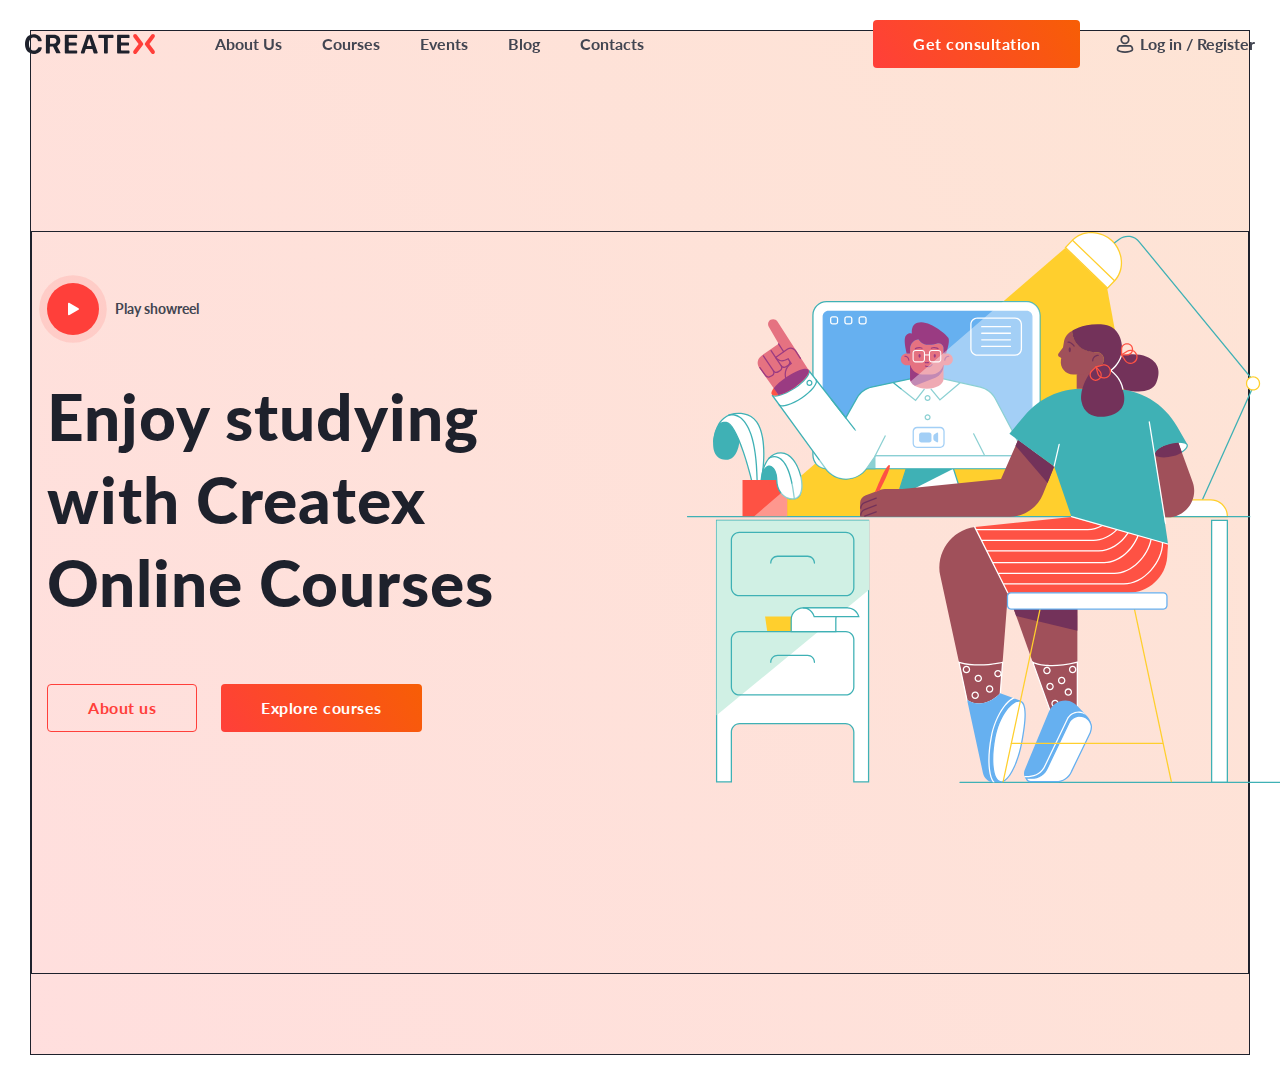
==== Lesson_15_home_work/index.html @ 3e907a4c "Add files via upload" ====
<!DOCTYPE html>
<html lang="en">
	<head>
		<meta charset="UTF-8">
		<meta http-equiv="X-UA-Compatible" content="IE=edge">
		<meta name="viewport" content="width=device-width, initial-scale=1.0">
		<link rel="stylesheet" href="css/reset.css">
		<link rel="stylesheet" href="css/common.css">
		<link rel="stylesheet" href="css/style.css">
		<title>Lesson 15</title>
	</head>
	<body>
		<div class="wrapper">
			<header class="header">
				<div class="header__container">
					<a href="#" class="header__logo">
						<img src="img/logo.svg" alt="logo">
					</a>
					<nav class="header__menu menu">
						<ul class="menu__list">
							<li class="menu__item"><a href="#" class="menu__link">About Us</a></li>
							<li class="menu__item"><a href="#" class="menu__link">Courses</a></li>
							<li class="menu__item"><a href="#" class="menu__link">Events</a></li>
							<li class="menu__item"><a href="#" class="menu__link">Blog</a></li>
							<li class="menu__item"><a href="#" class="menu__link">Contacts</a></li>
						</ul>
					</nav>
					<div class="header__actions actions-header">
						<a href="#" class="actions-header__button button"> <span>Get consultation</span></a>
						<a href="#" class="actions-header__authorisation">Log in / Register</a>
					</div>
				</div>
			</header>
			<main class="page">
				<section class="page__main main-block">
					<div class="main-block__container">
						<div class="main-block__body body-main">
							<div class="body-main__content">
								<a href="#" class="body-main__play">Play showreel</a>
								<h1 class="body-main__title">Enjoy studying with Createx Online Courses</h1>
								<div class="body-main__actions">
									<a href="" class="body-main__button button button--border"><span>About us</span></a>
									<a href="" class="body-main__button button"><span>Explore courses</span></a>
								</div>
							</div>
							<div class="body-main__ilustration">
								<img src="img/main/illustration.svg" alt="illustration" class="body-main__img">
							</div>
						</div>
					</div>
				
				</section>
			</main>
			<footer class="footer"></footer>
		</div>
	</body>
</html>
---- Lesson_15_home_work/css/common.css ----
.page{
	padding: 30px;
}
.button{
	letter-spacing: 0.5px;
	padding: 16px 40px;
	font-weight: 700;
	background: linear-gradient(55.95deg, #FF3F3A 0%, #F75E05 100%);
	border-radius: 4px;
	color: #fff;
	position: relative;
}
.button span{
	position: relative;
	z-index: 2;
}

.button::before{
	content: "";
	width: 100%;
	height: 100%;
	position: absolute;
	top: 0px;
	left: 0px;
	background: linear-gradient(55.95deg, #8a221e 0%, #a33e04 100%);
	border-radius: 4px;
	opacity: 0;
	transition: all 0.3s ease 0s;
}

.button:hover::before{
	opacity: 1;
	box-shadow: 0px 2px 10px 5px #8a221e;
}

.button--border{
	background: transparent;
	color: #FF3F3A;
	border: 1px solid #FF3F3A;
	padding: 15px 40px ;
	transition: color 0.1 ease 0s;
	
}
.button--border:hover{
	color: #fff;

}
---- Lesson_15_home_work/css/style.css ----
@import url("https://fonts.googleapis.com/css?family=Lato:regular,700,900&display=swap");

body{
	font-family: "Lato";
	color: #424551;
}
.wrapper{
	overflow: hidden;
	min-height: 100%;
	position: relative;
	display: flex;
	flex-direction: column;
}
.wrapper > main{
	flex-grow: 1;
}
[class*="__container"]{
	max-width: 1260px;
	margin: 0 auto;
	padding-left: 15px;
	padding-right: 15px;
}

/*-------------header---------*/
.header{
	position: fixed;
	top: 0;
	left: 0;
	width: 100%;
	z-index: 100;
	padding: 20px 0px;
}
.header__container{
	display: flex;
	align-items: center;
	gap: 60px;
}
.header__logo{
	transition: all 0.3s ease 0s;
}
.header__logo:hover{
transform: scale(1.1);
}

.header__menu{
flex-grow: 1;
}

.menu__list{
	display: flex;
	column-gap: 40px;
	row-gap: 10px;
	flex-wrap: wrap;
}

.menu__item{
line-height: 1.6;
font-weight: 700;
}
.menu__link{
	position: relative;
}

.menu__link::before{
	content: "";
	height: 2px;
	position: absolute;
	bottom: 0px;
	left: 0px;
	background-color: #FF3F3A;
	width: 0%;
}
.menu__link::after{
	content: "";
	height: 2px;
	position: absolute;
	bottom: 0px;
	right: 0px;
	background-color: #FF3F3A;
	width: 0%;
}

.menu__link:hover::before{
	width: 100%;
	transition: all 0.6s ease 0s;
}
.menu__link:hover::after{
	width: 100%;
	transition: all 0.6s ease 0s;
}

.header__actions{
display: flex;
align-items: center;
gap: 36px;
flex-wrap: wrap;
flex-shrink: 0;

}
.actions-header{


}

.actions-header__button{

}

.actions-header__authorisation{
background: url('../img/icons/user.svg') left no-repeat;
padding-left: 24px;
font-weight: 700;
line-height: 1.4;
display: inline-block;
position: relative;
}
.actions-header__authorisation::after{
	content: "";
	height: 2px;
	position: absolute;
	bottom: 0px;
	right: 0px;
	background-color: #424551;
	width: 0%;
}
.actions-header__authorisation:hover::after{
	width: 100%;
	transition: all 0.6s ease 0s;
}
.actions-header__authorisation::before{
	content: "";
	height: 2px;
	position: absolute;
	bottom: 0px;
	left: 0px;
	background-color: #424551;
	width: 0%;
}
.actions-header__authorisation:hover::before{
	width: 100%;
	transition: all 0.6s ease 0s;
}

/*-------------main-block--------*/
.page__main{

}
.main-block{
	background: linear-gradient(55.95deg, #ff403a2b 0%, #f75e052b 100%);
	padding: 200px 0px 80px 0px;
	position: relative;
	border: 1px solid #1E212C;
}
.main-block__container{
	position: relative;
	z-index: 2;
	border: 1px solid #1E212C;
}


.body-main{
	display: flex;
	margin-bottom: 190px;
}
.body-main__content{
	flex: 0 1 50%;
	align-self: center;
	padding-right: 40px;
}
.body-main__play{
	font-size: 14px;
	font-weight: 700;
	display: inline-flex;
	align-items: center;
	gap: 16px;
	position: relative;
}
.body-main__play:not(:last-child){
	margin-bottom: 40px;
}
.body-main__play::before{
	content: "";
	width: 52px;
	height: 52px;
	flex: 0 0 52px;
	border-radius: 50%;
	background: #FF3F3A url(../img/icons/play.svg) center no-repeat;
	z-index: 2;
	animation:play 2s infinite alternate linear;
}
.body-main__play::after{
	content: "";
	width: 52px;
	height: 52px;
	position: absolute;
	left: 0px;
	top: 0px;
	border-radius: 50%;
	background-color: #FF3F3A;
	opacity: 0.12;
	transform: scale(1.3);
	animation:red-circle 2s infinite ease-out;
}
@keyframes play{
	0%{
		transform: scale(0.9);
	}

	100%{
		transform: scale(1.1);
	}




}
@keyframes red-circle{
	0%{
		transform: scale(1.3);
	}

	100%{
		transform: scale(3);
		opacity: 0;
	}




}





.body-main__title{
font-size: 64px;
font-weight: 900;
line-height: 1.3;
letter-spacing: 1px;
color: #1E212C;
}
.body-main__title:not(:last-child){
	margin-bottom: 60px;
}

.body-main__actions{
display: flex;
align-items: center;
gap: 24px;
}
.body-main__actions:not(:last-child){
	margin-bottom: 40px;
}

.body-main__ilustration{
	flex: 0 1 50%;
}
.body-main__img{
transform: translate(7.8%,0px);
max-width: 107.8%;
}
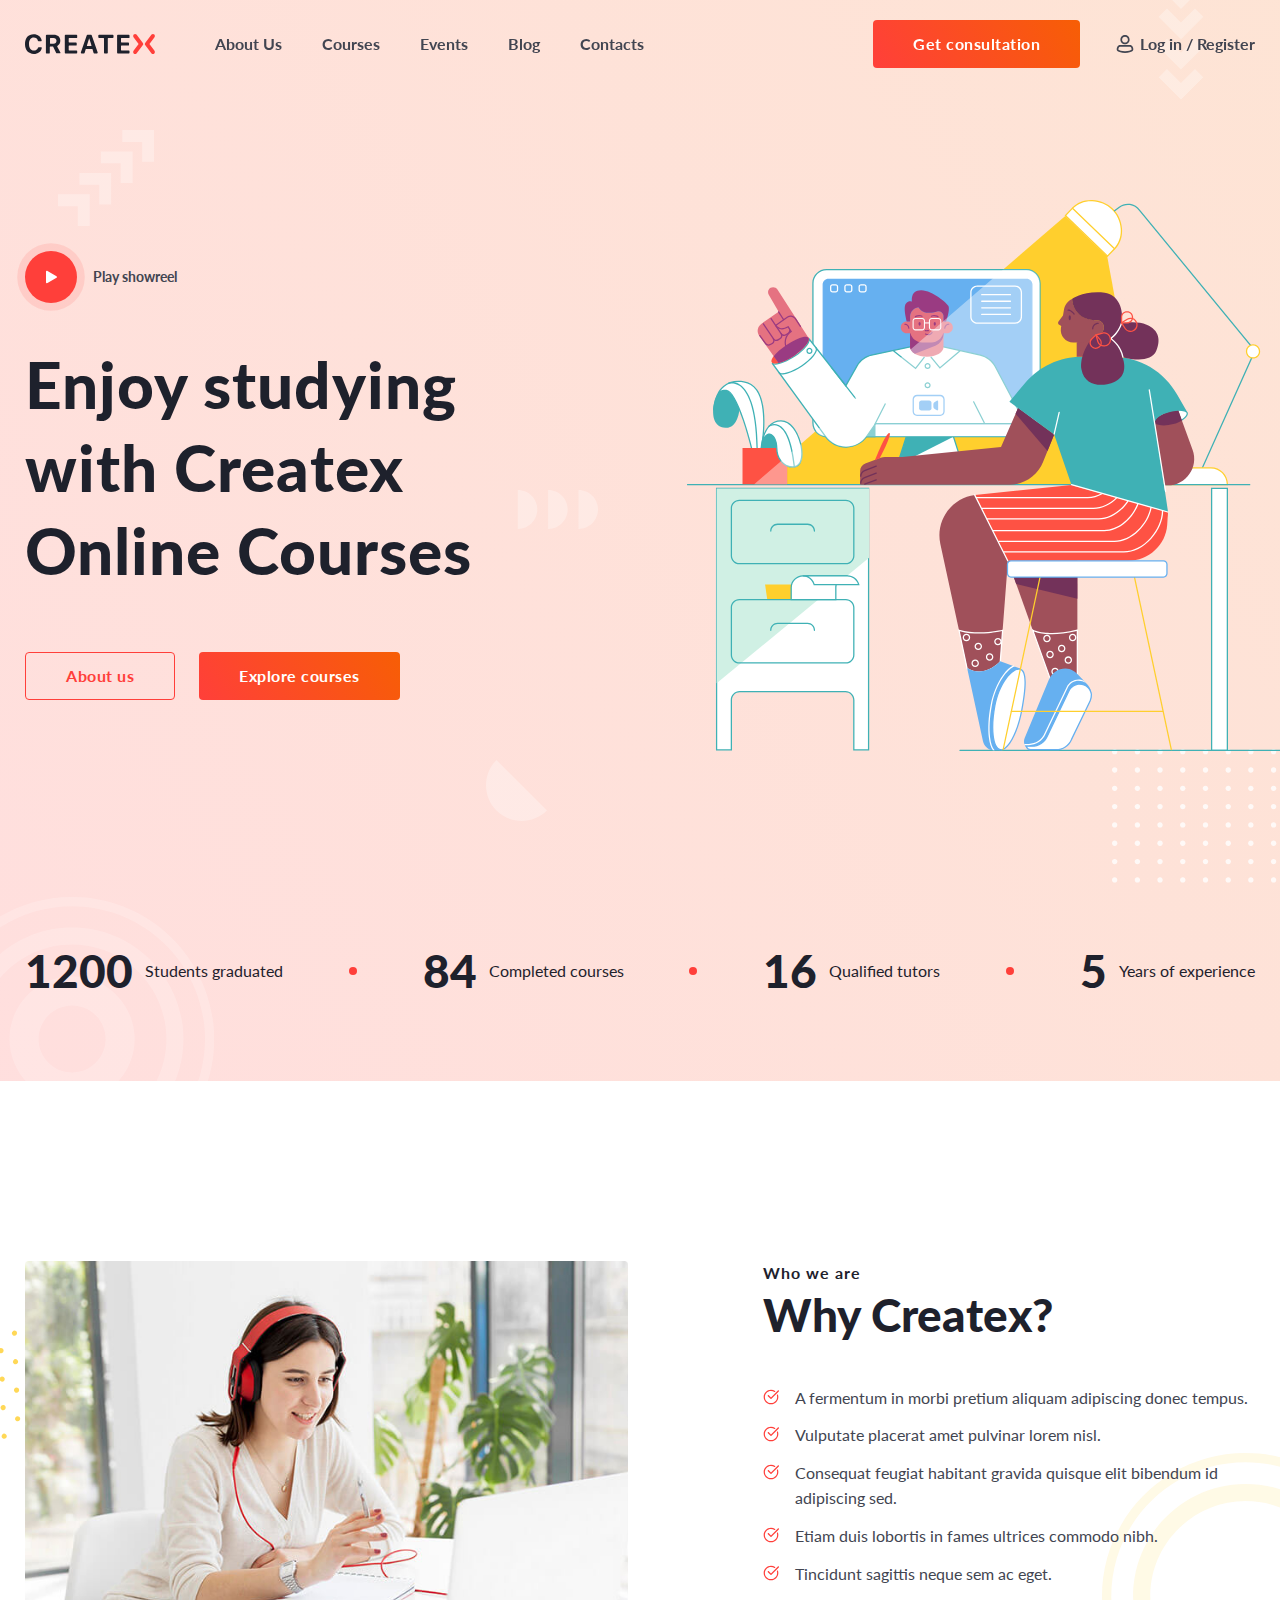
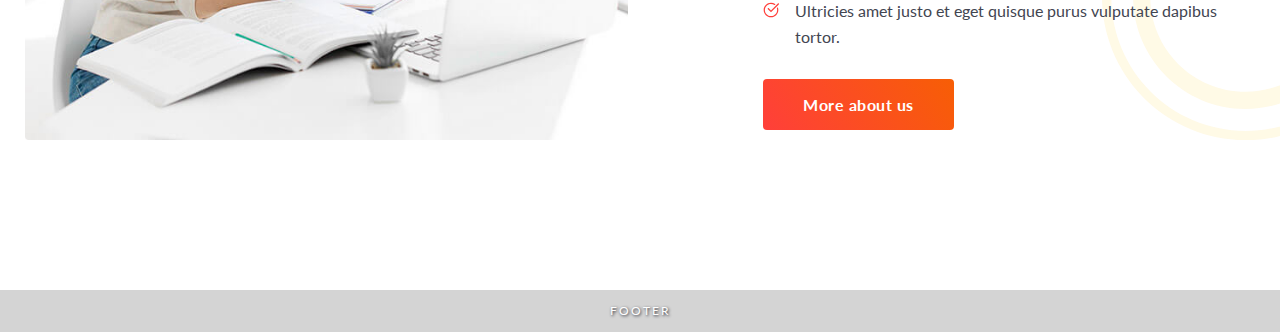
==== commit 2e13d963: "Add files via upload" ====
--- a/Lesson_15_home_work/index.html
+++ b/Lesson_15_home_work/index.html
@@ -1,57 +1,115 @@
 <!DOCTYPE html>
 <html lang="en">
-	<head>
-		<meta charset="UTF-8">
-		<meta http-equiv="X-UA-Compatible" content="IE=edge">
-		<meta name="viewport" content="width=device-width, initial-scale=1.0">
-		<link rel="stylesheet" href="css/reset.css">
-		<link rel="stylesheet" href="css/common.css">
-		<link rel="stylesheet" href="css/style.css">
-		<title>Lesson 15</title>
-	</head>
-	<body>
-		<div class="wrapper">
-			<header class="header">
-				<div class="header__container">
-					<a href="#" class="header__logo">
-						<img src="img/logo.svg" alt="logo">
-					</a>
-					<nav class="header__menu menu">
-						<ul class="menu__list">
-							<li class="menu__item"><a href="#" class="menu__link">About Us</a></li>
-							<li class="menu__item"><a href="#" class="menu__link">Courses</a></li>
-							<li class="menu__item"><a href="#" class="menu__link">Events</a></li>
-							<li class="menu__item"><a href="#" class="menu__link">Blog</a></li>
-							<li class="menu__item"><a href="#" class="menu__link">Contacts</a></li>
-						</ul>
-					</nav>
-					<div class="header__actions actions-header">
-						<a href="#" class="actions-header__button button"> <span>Get consultation</span></a>
-						<a href="#" class="actions-header__authorisation">Log in / Register</a>
+
+<head>
+	<meta charset="UTF-8">
+	<meta http-equiv="X-UA-Compatible" content="IE=edge">
+	<meta name="viewport" content="width=device-width, initial-scale=1.0">
+	<link rel="stylesheet" href="css/reset.css">
+	<link rel="stylesheet" href="css/common.css">
+	<link rel="stylesheet" href="css/style.css">
+	<title>Lesson 15</title>
+</head>
+
+<body>
+	<div class="wrapper">
+		<header class="header">
+			<div class="header__container">
+				<a href="#" class="header__logo">
+					<img src="img/logo.svg" alt="logo">
+				</a>
+				<nav class="header__menu menu">
+					<ul class="menu__list">
+						<li class="menu__item"><a href="#" class="menu__link">About Us</a></li>
+						<li class="menu__item"><a href="#" class="menu__link">Courses</a></li>
+						<li class="menu__item"><a href="#" class="menu__link">Events</a></li>
+						<li class="menu__item"><a href="#" class="menu__link">Blog</a></li>
+						<li class="menu__item"><a href="#" class="menu__link">Contacts</a></li>
+					</ul>
+				</nav>
+				<div class="header__actions actions-header">
+					<a href="#" class="actions-header__button button"> <span>Get consultation</span></a>
+					<a href="#" class="actions-header__authorisation">Log in / Register</a>
+				</div>
+			</div>
+		</header>
+		<main class="page">
+			<section class="page__main main-block">
+				<div class="main-block__container">
+					<div class="main-block__body body-main">
+						<div class="body-main__content">
+							<a href="#" class="body-main__play">Play showreel</a>
+							<h1 class="body-main__title">Enjoy studying with Createx Online Courses</h1>
+							<div class="body-main__actions">
+								<a href="" class="body-main__button button button--border"><span>About us</span></a>
+								<a href="" class="body-main__button button"><span>Explore courses</span></a>
+							</div>
+						</div>
+						<div class="body-main__ilustration">
+							<img src="img/main/illustration.svg" alt="illustration" class="body-main__img">
+						</div>
+					</div>
+					<div class="main-block__adventages adventages-block">
+						<div class="adventages-block__item">
+							<div class="adventages-block__value">1200</div>
+							<div class="adventages-block__text">Students graduated</div>
+						</div>
+						<div class="adventegas-block__circle"></div>
+						<div class="adventages-block__item">
+							<div class="adventages-block__value">84</div>
+							<div class="adventages-block__text">Completed courses</div>
+						</div>
+						<div class="adventegas-block__circle"></div>
+						<div class="adventages-block__item">
+							<div class="adventages-block__value">16</div>
+							<div class="adventages-block__text">Qualified tutors</div>
+						</div>
+						<div class="adventegas-block__circle"></div>
+						<div class="adventages-block__item">
+							<div class="adventages-block__value">5</div>
+							<div class="adventages-block__text">Years of experience</div>
+						</div>
 					</div>
 				</div>
-			</header>
-			<main class="page">
-				<section class="page__main main-block">
-					<div class="main-block__container">
-						<div class="main-block__body body-main">
-							<div class="body-main__content">
-								<a href="#" class="body-main__play">Play showreel</a>
-								<h1 class="body-main__title">Enjoy studying with Createx Online Courses</h1>
-								<div class="body-main__actions">
-									<a href="" class="body-main__button button button--border"><span>About us</span></a>
-									<a href="" class="body-main__button button"><span>Explore courses</span></a>
-								</div>
-							</div>
-							<div class="body-main__ilustration">
-								<img src="img/main/illustration.svg" alt="illustration" class="body-main__img">
-							</div>
-						</div>
+				<div class="main-block__dekor dekor-main">
+					<div class="dekor-main__item dekor-main__item--1"></div>
+					<div class="dekor-main__item dekor-main__item--2"></div>
+					<div class="dekor-main__item dekor-main__item--3"></div>
+					<div class="dekor-main__item dekor-main__item--4"></div>
+					<div class="dekor-main__item dekor-main__item--5"></div>
+					<div class="dekor-main__item dekor-main__item--6"></div>
+				</div>
+			</section>
+			<section class="page__who-we-are block-who">
+				<div class="block-who__container">
+					<div class="block-who__ilustratione">
+						<img src="img/who/image.jpg" alt="girl" class="block-who__img">
 					</div>
-				
-				</section>
-			</main>
-			<footer class="footer"></footer>
-		</div>
-	</body>
+					<div class="block-who__main main-who">
+						<div class="main-who__subtitle subtitle">Who we are</div>
+						<h2 class="main-who__title title">Why Createx?</h2>
+						<ul class="main-who__list">
+							<li class="main-who__item"><span>A fermentum in morbi pretium aliquam adipiscing donec
+									tempus.</span></li>
+							<li class="main-who__item">Vulputate placerat amet pulvinar lorem nisl.</li>
+							<li class="main-who__item">Consequat feugiat habitant gravida quisque elit bibendum id adipiscing
+								sed.</li>
+							<li class="main-who__item">Etiam duis lobortis in fames ultrices commodo nibh.</li>
+							<li class="main-who__item">Tincidunt sagittis neque sem ac eget.</li>
+							<li class="main-who__item">Ultricies amet justo et eget quisque purus vulputate dapibus tortor.
+							</li>
+						</ul>
+						<a href="#" class="main-who__button button"> <span>More about us</span></a>
+					</div>
+				</div>
+				<div class="block-who__dekor dekor-who">
+					<div class="dekor-who__item dekor-who__item--1"></div>
+					<div class="dekor-who__item dekor-who__item--2"></div>
+				</div>
+			</section>
+		</main>
+		<footer class="footer">Footer</footer>
+	</div>
+</body>
+
 </html>--- a/Lesson_15_home_work/css/common.css
+++ b/Lesson_15_home_work/css/common.css
@@ -1,6 +1,4 @@
-.page{
-	padding: 30px;
-}
+
 .button{
 	letter-spacing: 0.5px;
 	padding: 16px 40px;
@@ -38,10 +36,24 @@
 	color: #FF3F3A;
 	border: 1px solid #FF3F3A;
 	padding: 15px 40px ;
-	transition: color 0.1 ease 0s;
-	
+	transition: color 0.1s ease 0s;
 }
 .button--border:hover{
 	color: #fff;
 
+}
+
+.subtitle{
+font-weight: 700;
+line-height: 1.5;
+letter-spacing: 1px;
+color: #1E212C;
+
+}
+.title{
+font-weight: 900;
+font-size: 46px;
+line-height: 1.3;
+color: #1E212C;
+
 }--- a/Lesson_15_home_work/css/style.css
+++ b/Lesson_15_home_work/css/style.css
@@ -142,22 +142,20 @@
 }
 
 /*-------------main-block--------*/
-.page__main{
-
-}
+
 .main-block{
 	background: linear-gradient(55.95deg, #ff403a2b 0%, #f75e052b 100%);
 	padding: 200px 0px 80px 0px;
 	position: relative;
-	border: 1px solid #1E212C;
+	z-index: 2;
+	margin-bottom: 180px;
 }
 .main-block__container{
-	position: relative;
-	z-index: 2;
-	border: 1px solid #1E212C;
-}
-
-
+
+
+}
+
+/*-------------body-main-----------*/
 .body-main{
 	display: flex;
 	margin-bottom: 190px;
@@ -174,6 +172,7 @@
 	align-items: center;
 	gap: 16px;
 	position: relative;
+	z-index: 5;
 }
 .body-main__play:not(:last-child){
 	margin-bottom: 40px;
@@ -188,6 +187,12 @@
 	z-index: 2;
 	animation:play 2s infinite alternate linear;
 }
+.body-main__play:hover::before{
+	animation-play-state: paused;
+}
+.body-main__play:hover::after{
+	animation-play-state: paused;
+}
 .body-main__play::after{
 	content: "";
 	width: 52px;
@@ -259,4 +264,178 @@
 .body-main__img{
 transform: translate(7.8%,0px);
 max-width: 107.8%;
+}
+
+/*-------------adventages-main-----------*/
+.adventages-block{
+display: flex;
+align-items: center;
+justify-content: space-between;
+
+}
+.adventages-block__item{
+	color: #1E212C;
+display: flex;
+align-items: center;
+gap: 12px;
+}
+.adventages-block__value{
+	font-weight: 900;
+	font-size: 46px;
+	line-height: 1.3;
+}
+.adventages-block__text{
+line-height: 1.6;
+}
+.adventegas-block__circle{
+	height: 8px;
+	width: 8px;
+	flex: 0 0 8px;
+	background-color: #FF3F3A;
+	border-radius: 50%;
+}
+/*-------------dekor-main-----------*/
+.dekor-main{
+position: absolute;
+width: 100%;
+height: 100%;
+top: 0px;
+left: 0px;
+}
+.dekor-main__item{
+position: absolute;
+z-index: -1;
+}
+.dekor-main__item--1{
+	background: url(../img/main/decor/01.svg)0 0 no-repeat;
+	width: 96px;
+	height: 96px;
+	top: 12%;
+	left: 4.5%;
+}
+.dekor-main__item--2{
+	background: url(../img/main/decor/02.svg)0 0 no-repeat;
+	width: 284px;
+	height: 284px;
+	bottom: -9.25%;
+	left: -5.5%;
+}
+.dekor-main__item--3{
+	background: url(../img/main/decor/03.svg)0 0 no-repeat;
+	width: 87px;
+	height: 47px;
+	top: 45%;
+	left: 40%;
+}
+.dekor-main__item--4{
+	background: url(../img/main/decor/04.svg)0 0 no-repeat;
+	width: 61px;
+	height: 61px;
+	bottom: 24%;
+	left: 38%;
+}
+.dekor-main__item--5{
+	background: url(../img/main/decor/01.svg)0 0 no-repeat;
+	width: 96px;
+	height: 96px;
+	top: -1.5%;
+	right: 4%;
+	transform: rotate(135deg);
+}
+.dekor-main__item--6{
+	background: url(../img/main/decor/05.svg)0 0 no-repeat;
+	width: 187px;
+	height: 137px;
+	right: -1.5%;
+	bottom: 18%;
+}
+
+
+/*---------who-we-are-------*/
+.block-who{
+position: relative;
+margin-bottom: 150px;
+}
+.block-who__container{
+display: flex;
+gap: 135px;
+}
+.block-who__ilustratione{
+flex: 0 1 55.9%;
+}
+.block-who__img{
+width: 100%;
+}
+
+
+.main-who{
+
+}
+.main-who__subtitle{
+
+}
+.main-who__title:not(:last-child){
+margin-bottom: 40px;
+}
+.main-who__list:not(:last-child){
+	margin-bottom: 48px;
+}
+.main-who__item{
+color: #424551;
+line-height: 1.6;
+padding-left: 32px;
+position: relative;
+z-index: 5;
+}
+.main-who__item::before{
+	content: "";
+	width: 16px;
+	height: 16px;
+	position: absolute;
+	background: url(../img/who/list_ikon.svg)0 0 no-repeat;
+	top: 4px;
+	left: 0px;
+}
+.main-who__item:hover::before{
+	transform: scale(1.3);
+	transition: all 0.3s ease 0s;
+}
+.main-who__item:not(:last-child){
+	margin-bottom: 12px;
+}
+/*---------dekor-who-------*/
+.dekor-who{
+	position: absolute;
+	width: 100%;
+	height: 100%;
+	top: 0px;
+	left: 0px;
+	}
+.dekor-who__item{
+	position: absolute;
+	z-index: -1;
+	}
+.dekor-who__item--1{
+	background: url(../img/who/who_dekor/1.svg)0 0 no-repeat;
+	width: 181px;
+	height: 132px;
+	top: 10.7%;
+	left: -6.5%;
+}
+.dekor-who__item--2{
+	background: url(../img/who/who_dekor/2.svg)0 0 no-repeat;
+	width: 287px;
+	height: 287px;
+	bottom: 0%;
+	right: -8.54%;
+}
+.footer{
+	text-transform: uppercase;
+	padding: 15px 0px 15px 0px;
+	font-size: 12px;
+	letter-spacing: 2px;
+	text-align: center;
+	background-color: rgba(134, 134, 134, 0.356);
+	color: rgb(255, 255, 255);
+	text-shadow: 1px 1px 3px #1E212C;
 }